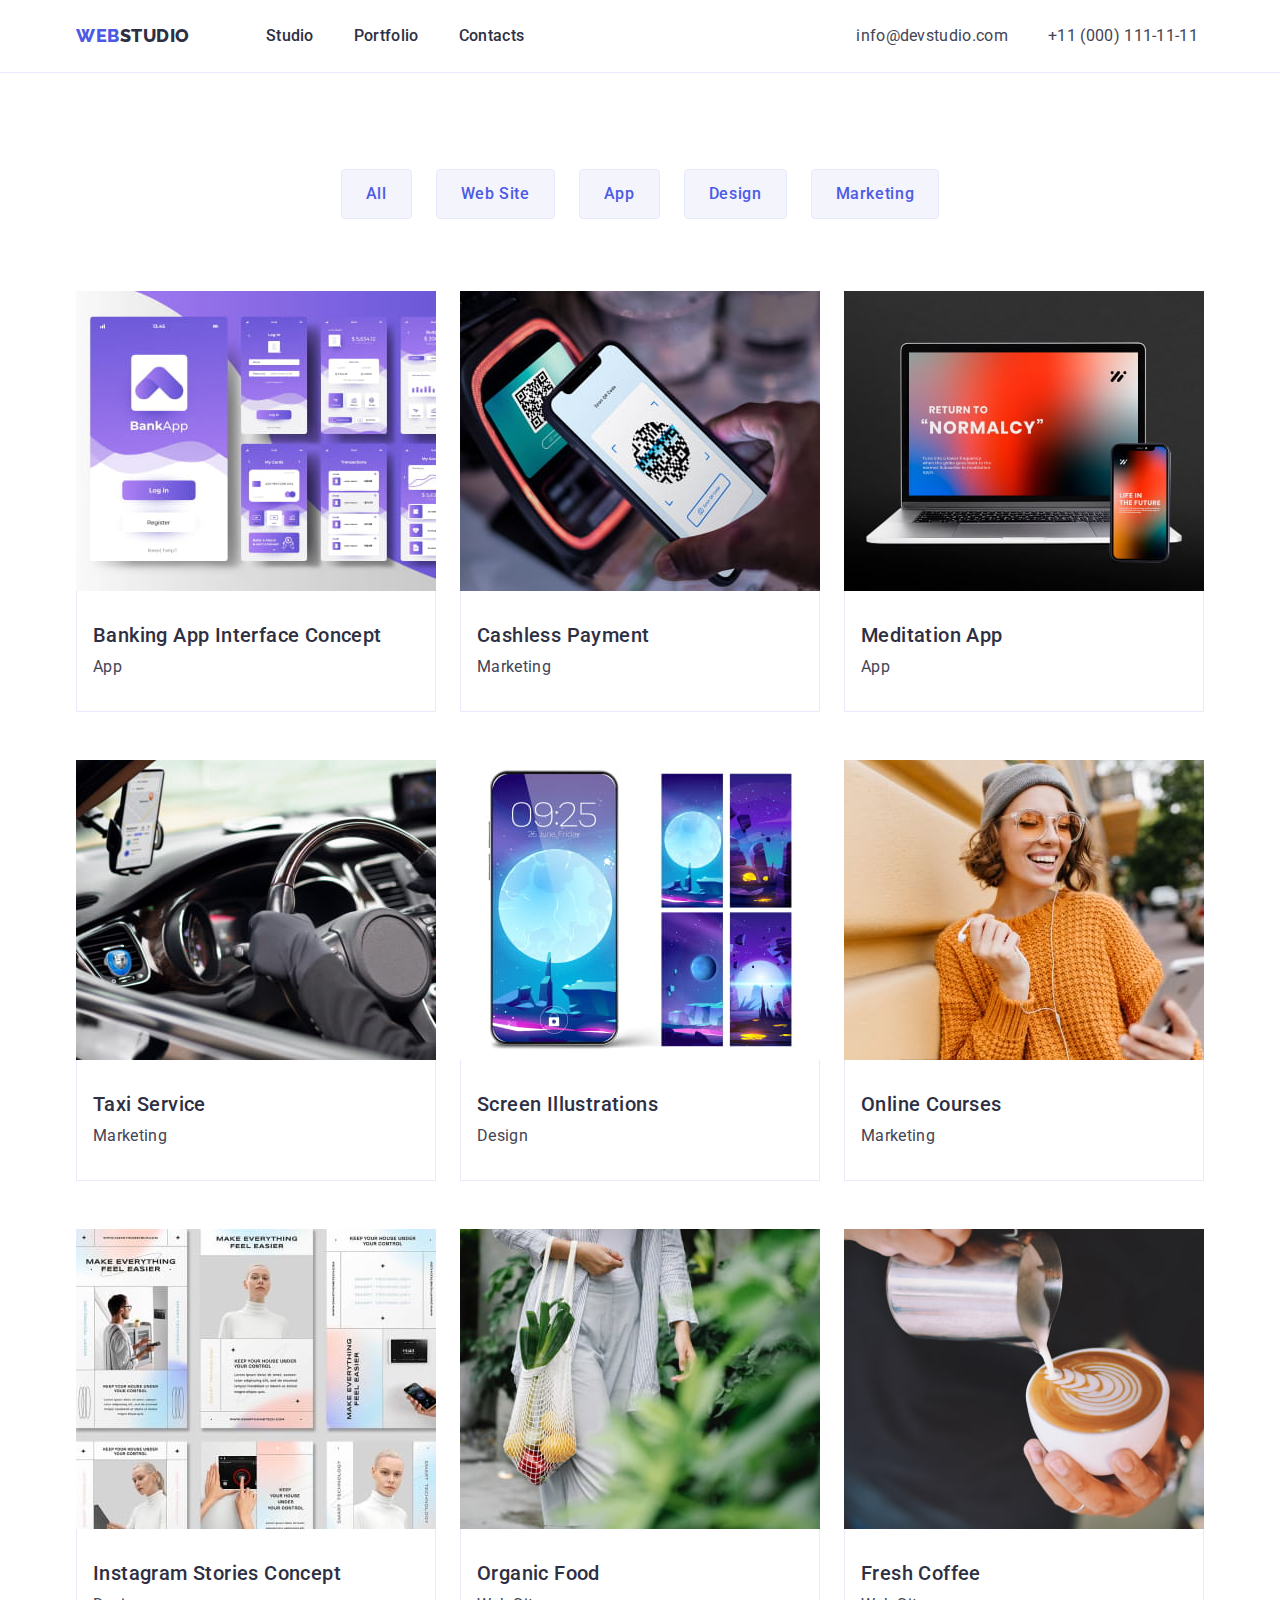
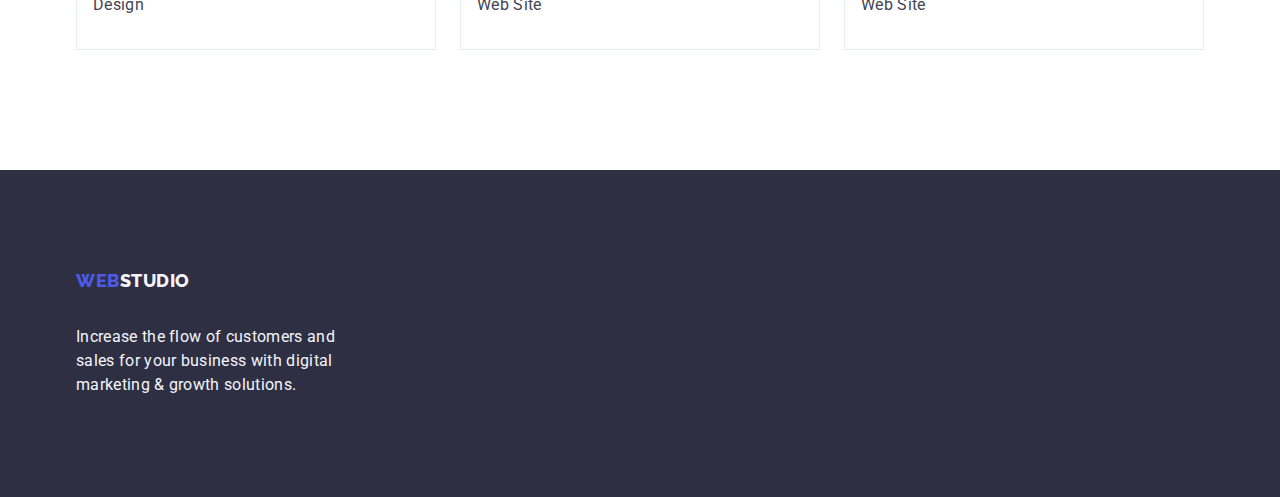
==== portfolio.html @ 3cc07daa "Initial commit" ====
<!DOCTYPE html>
<html lang="en">
<head>
    <meta charset="UTF-8">
    <meta name="viewport" content="width=device-width, initial-scale=1.0">
    <title>Document</title>
        <!-- Fonts -->
        <link rel="preconnect" href="https://fonts.googleapis.com">
        <link rel="preconnect" href="https://fonts.gstatic.com" crossorigin>
        <link href="https://fonts.googleapis.com/css2?family=Raleway:wght@800&family=Roboto:wght@400;500;700;900&display=swap"
             rel="stylesheet">
        <!-- Normalize -->
        <link rel="stylesheet" href="https://cdn.jsdelivr.net/npm/modern-normalize@2.0.0/modern-normalize.min.css">
        <!-- Custom styles -->
        <link href="./css/styles.css" rel="stylesheet">
</head>
<body class="page">
    <header class="header">
        <div class="header-container container">
            <nav class="header-nav">
                <a class="header-logo link" href="./index.html">Web<span class="header-logo-studio">Studio</span></a>
                <ul class="nav-list">
                    <li><a class="header-link link" href="./index.html">Studio</a></li>
                    <li><a class="header-link link" href="./portfolio.html">Portfolio</a></li>
                    <li><a class="header-link link" href="">Contacts</a></li>
                </ul>
            </nav>
    
            <address class="contacts">
                <ul class="contacts-item">
                    <li class="contacts-items">
                        <a class="contacts-link link" href="mailto:info@devstudio.com">info@devstudio.com</a>
                    </li>
                    <li class="contacts-items">
                        <a class="contacts-link link" href="tel:+110001111111">+11 (000) 111-11-11</a>
                    </li>
                </ul>
            </address>
        </div>
    </header>
    <main>
<section class="section-main">
    <div class="portfolio-container container">
        <h1 class="visually-hidden">Lorem ipsum dolor sit.</h1>
        <ul class="filtr-list">
            <li class="filtr-item">
                <button class="filtr-button" type="button">All</button>
            </li>
            <li class="filtr-item">
                <button class="filtr-button" type="button">Web Site</button>
            </li>
            <li class="filtr-item">
                <button class="filtr-button" type="button">App</button>
            </li>
            <li class="filtr-item">
                <button class="filtr-button" type="button">Design</button>
            </li>
            <li class="filtr-item">
                <button class="filtr-button" type="button">Marketing</button>
            </li>

        </ul>
        <ul class="card-items">
            <li class="card-item">
            <a class="link" href="">
                <img src="./images/page-2/img-1.jpg" alt="Banking  Interface" width="360" height="300">
                <div class="text-border">
                <h2 class="filtr-title">Banking App Interface Concept</h2>
                <p class="filtr-text">App</p>
                </div>
                </a>
            </li>
            <li class="card-item">
                <a class="link" href="">
                <img src="./images/page-2/img-2.jpg" alt="Payment by phone" width="360" height="300">
                <div class="text-border">
                <h2 class="filtr-title">Cashless Payment</h2>
                <p class="filtr-text">Marketing</p>
                </div>
                </a>
            </li>
            <li class="card-item">
                <a class="link" href="">
                <img src="./images/page-2/img-3.jpg" alt="Meditation App" width="360" height="300">
                <div class="text-border">
                <h2 class="filtr-title">Meditation App</h2>
                <p class="filtr-text">App</p>
                </div>
                </a>
            </li>
            <li class="card-item">
                <a class="link" href="">
                <img src="./images/page-2/img-4.jpg" alt="Taxi Service" width="360" height="300">
                <div class="text-border">
                <h2 class="filtr-title">Taxi Service</h2>
                <p class="filtr-text">Marketing</p>
                </div>
                </a>
            </li>
            <li class="card-item">
                <a class="link" href="">
                <img src="./images/page-2/img-5.jpg" alt="Illustrations for the theme of the telephone" width="360" height="300">
                <div class="text-border">
                <h2 class="filtr-title">Screen Illustrations</h2>  
                <p class="filtr-text">Design</p>
                </div>    
            </a>
            </li>
            <li class="card-item">
                <a class="link" href="">
                <img src="./images/page-2/img-6.jpg" alt="Online Courses" width="360" height="300">
                <div class="text-border">
                <h2 class="filtr-title">Online Courses</h2>
                <p class="filtr-text">Marketing</p>
                </div>    
            </a>
            </li>
            <li class="card-item">
                <a class="link" href="">
                <img src="./images/page-2/img-7.jpg" alt="Instagram Stories layouts" width="360" height="300">
                <div class="text-border">
                <h2 class="filtr-title">Instagram Stories Concept</h2>
                <p class="filtr-text">Design</p>
                </div>    
            </a>
            </li>
            <li class="card-item">
                <a class="link" href="">
                <img src="./images/page-2/img-8.jpg" alt="Organic Food" width="360" height="300">
                <div class="text-border">
                <h2 class="filtr-title">Organic Food</h2>
                <p class="filtr-text">Web Site</p>
                </div>    
            </a>
            </li>
            <li class="card-item">
                <a class="link" href="">
                <img src="./images/page-2/img-9.jpg" alt="Fresh Coffee" width="360" height="300">
                <div class="text-border">
                <h2 class="filtr-title">Fresh Coffee</h2>
                
                <p class="filtr-text">Web Site</p>
                </div>    
            </a>
            </li>

        </ul>
    </div>
</section>

    </main>

    <footer class="footer">
        <div class="footer-container container">
            <a class="footer-logo link" href="./index.html">Web<span class="footer-logo-studio">Studio</span></a>
            <p class="footer-text">
                Increase the flow of customers and sales for your business with digital marketing & growth solutions.
            </p>
        </div>
    </footer>
</body>
</html>
---- css/styles.css ----
*,
*::before,
*::after {
    box-sizing: border-box;
}

h1,h2,h3,h4,h5,h6,p{
    margin-top: 0;
    margin-bottom: 0;
}

ul{
    margin-top: 0;
    margin-bottom: 0;
    padding-left: 0;
    list-style-type: none;
}

img{
    display: block;
}

:root {
    --brand-color:#434455;
    --primary-white-color: #ffffff;
    --title-color:#2e2f42;
    --primary-accent-color:#4D5AE5;
    --secondary-accent-color:#404BBF;
    --secondary-white-color:#F4F4FD;
    --bg-color:#2E2F42;
    --bg-btn-color:#4D5AE5;
    --bg-white-color: #ffffff;
    --filtr-btn-color:#E7E9FC;
}

.container{
    width: 1158px;
    margin: 0 auto;
    padding: 0 15px;
}

.page {
    font-family: "Roboto", sans-serif;
    color:var(--brand-color);
    background-color: var(--bg-white-color);
    height: 100%;
}

     /* Header styles */
.header{
    border-bottom: 1px solid #E7E9FC;
    background-color: #ffffff;
    display: flex;
    justify-content:flex-start;
    align-items: center;
    flex-shrink: 0;
}

.header-container{
    display: flex;
}

.header-nav{
    display: flex;
    align-items: center;
} 

.header-logo {
    font-family:"Raleway",sans-serif;
    font-weight: 800;
    font-size: 18px;
    line-height: 1.17;
    letter-spacing: 0.03em;
    text-transform: uppercase;
    color: var(--primary-accent-color);
    display: flex;
    height: 24px;
    align-items: center;
    flex-shrink: 0;
    margin-right: 76px;
}

.link{
    text-decoration: none;
}

.header-logo-studio{
    color:var(--title-color);
}

.nav-list{
    display: flex;
    gap: 40px;
    align-items: center;
    margin-right: 332px;
}
    
.header-link {
    display: flex;
    font-weight: 500;
    line-height: 1.5;
    letter-spacing: 0.02em;
    color: var(--title-color);
    padding:24px 0;
}

.header-link:hover,
.header-link:focus{
    color:var(--secondary-accent-color);
}

.contacts{
    font-style:normal;
}

.contacts-item{
    display: flex;
    gap: 40px;
    align-items: center;
}

.contacts-link {
    display: flex;
    line-height: 1.5;
    letter-spacing: 0.02em;
    color:var(--brand-color);
    list-style-type:none;
    padding: 24px 0;
} 

.contacts-link:hover,
.contacts-link:focus{
    color: var(--secondary-accent-color);
}

/* Hero styles */

.hero-section {
    background-color: var(--bg-color);
    flex-shrink: 0;
    padding: 188px 0;

}
    
.hero-title {
    font-size: 56px;
    line-height: 1.07;
    text-align: center;
    letter-spacing: 0.02em;
    color:var(--primary-white-color);
    max-width: 496px;
    margin-right: auto;
    margin-left: auto;
    padding-bottom: 48px;
}
    
.hero-button {
    font-family: "Roboto", sans-serif;
    background-color: var(--bg-btn-color);
    font-size: 16px;
    cursor: pointer;
    font-weight: 500;
    line-height: 1.5;
    letter-spacing:0.04em;
    color:var(--primary-white-color);
    border-radius: 4px;
    box-shadow: 0px 4px 4px 0px rgba(0, 0, 0, 0.15);
    display: block;
    min-width: 169px;
    padding: 16px 32px;
    border: none;
    align-items: flex-start;
    gap: 10px;
    margin-right: auto;
    margin-left: auto;
}


.hero-button:hover,
.hero-button:focus{
    background-color:var(--secondary-accent-color);
}

/* Benefits styles */

.visually-hidden {
    position: absolute;
    width: 1px;
    height: 1px;
    margin: -1px;
    border: 0;
    padding: 0;

    white-space: nowrap;
    clip-path: inset(100%);
    clip: rect(0 0 0 0);
    overflow: hidden;
}

.section-benefits{
    padding: 120px 0;
    margin: 0 156px;
}
.benefits-title {
    font-weight: 500;
    font-size: 20px;
    line-height: 1.2;
    letter-spacing: 0.02em;
    color:var(--title-color);
    margin-bottom: 8px;
}

.benefits-item{
    display: flex;
    gap: 24px;

}

.benefits-items{
    width: calc((100% - 72px) / 4);
}

.benefits-text {
    line-height: 1.5;
    letter-spacing: 0.02em;
    color:var(--brand-color);
}

/* Work styles */
.section-work{
    flex-shrink: 0;
    margin-right: 156px;
    margin-left: 156px;
    padding-bottom: 120px;
}


.work-title{
    font-size: 36px;
    line-height: 1.11;
    text-align: center;
    letter-spacing: 0.02em;
    text-transform: capitalize;
    color: var(--title-color); 
    margin-bottom: 72px;
}

.work-item{
    display: flex;
    gap: 24px;
}

.work-items{
    width: calc((100% - 48px) / 3);
}


/* Team styles */
.team-headline{
    font-size: 36px;
    line-height: 1.11;
    text-align: center;
    letter-spacing: 0.02em;
    text-transform: capitalize;
    color: var(--title-color);
    background-color: var(--secondary-white-color);
    margin-bottom: 72px;
}

.section-team{
    background-color: var(--secondary-white-color);
    flex-shrink: 0;
    padding: 120px 0;

}
    
 .team-title {
    font-weight: 500;
    font-size: 20px;
    line-height: 1.2;
    text-align: center;
    letter-spacing: 0.02em;
    color:var(--title-color);
    margin-bottom: 8px;
}

.team-items{
    width: calc((100% - 72px) / 4);
    background-color: var(--primary-white-color);
    border-radius: 0px 0px 4px 4px;
    width: 264px; 
    
}

.team-item{
    display: flex;
    gap: 24px;
}

.team-text-container{
    padding: 32px 16px;

}
    
.team-text {
    line-height: 1.5;
    text-align: center;
    letter-spacing: 0.02em;
    color:var(--brand-color);}

/* Footer styles */
.footer {
    background-color: var(--bg-color);
    flex-shrink: 0;
    padding: 100px 0;
}

.footer-logo{
    font-family: "Raleway", sans-serif;
        font-weight: 800;
        font-size: 18px;
        line-height: 1.17;
        letter-spacing: 0.03em;
        text-transform: uppercase;
        color: var(--primary-accent-color);
        display: inline-block;
        margin-bottom: 16px;
}

.footer-logo-studio {
    color:var(--secondary-white-color);
}

.footer-text {
    line-height: 1.5;
    letter-spacing: 0.02em;
    color:var(--secondary-white-color);
    margin-top: 18px;
    flex-shrink: 0;
    width: 264px;
}

 /* Portfolio styles */

 .section-main{
    padding-top: 96px;
    padding-bottom: 120px;
    margin: 0 auto;

 }

.filtr-list{
    display: flex;
    justify-content: center;
    align-items: flex-start;
    gap: 24px;
    list-style-type: none;
    margin-bottom: 72px;
}

.filtr-button{
    font-family: "Roboto", sans-serif;
    font-size: 16px;
    font-weight: 500;
    line-height: 1.5;
    text-align: center;
    letter-spacing:0.04em;
    color:var(--bg-btn-color);
    cursor: pointer;
    background-color: var(--secondary-white-color);
    display: flex;
    padding: 12px 24px;
    align-items: flex-start;
    border-radius: 4px;
    border: 1px solid var(--filtr-btn-color);
}

.filtr-button:hover,
.filtr-button:focus{
  border: 1px solid transparent;
}    

.filtr-title {
    font-weight: 500;
    font-size: 20px;
    line-height: 1.2;
    letter-spacing: 0.02em;
    color: var(--title-color);
    margin-bottom: 8px;
}

.filtr-title:hover,
.filtr-title:focus{
    color: var(--secondary-accent-color);
}

.text-border {
    border: 1px solid #E7E9FC;
    border-top: none;
    padding: 32px 16px;
}

.filtr-text {
    line-height: 1.5;
    letter-spacing: 0.02em;
    color:var(--brand-color);
}

.card-items{
    display: flex;
    flex-wrap: wrap;
    column-gap: 24px;
    row-gap: 48px;
    list-style-type: none;
}

.card-item{
    width: calc((100% - 48px) / 3);
}
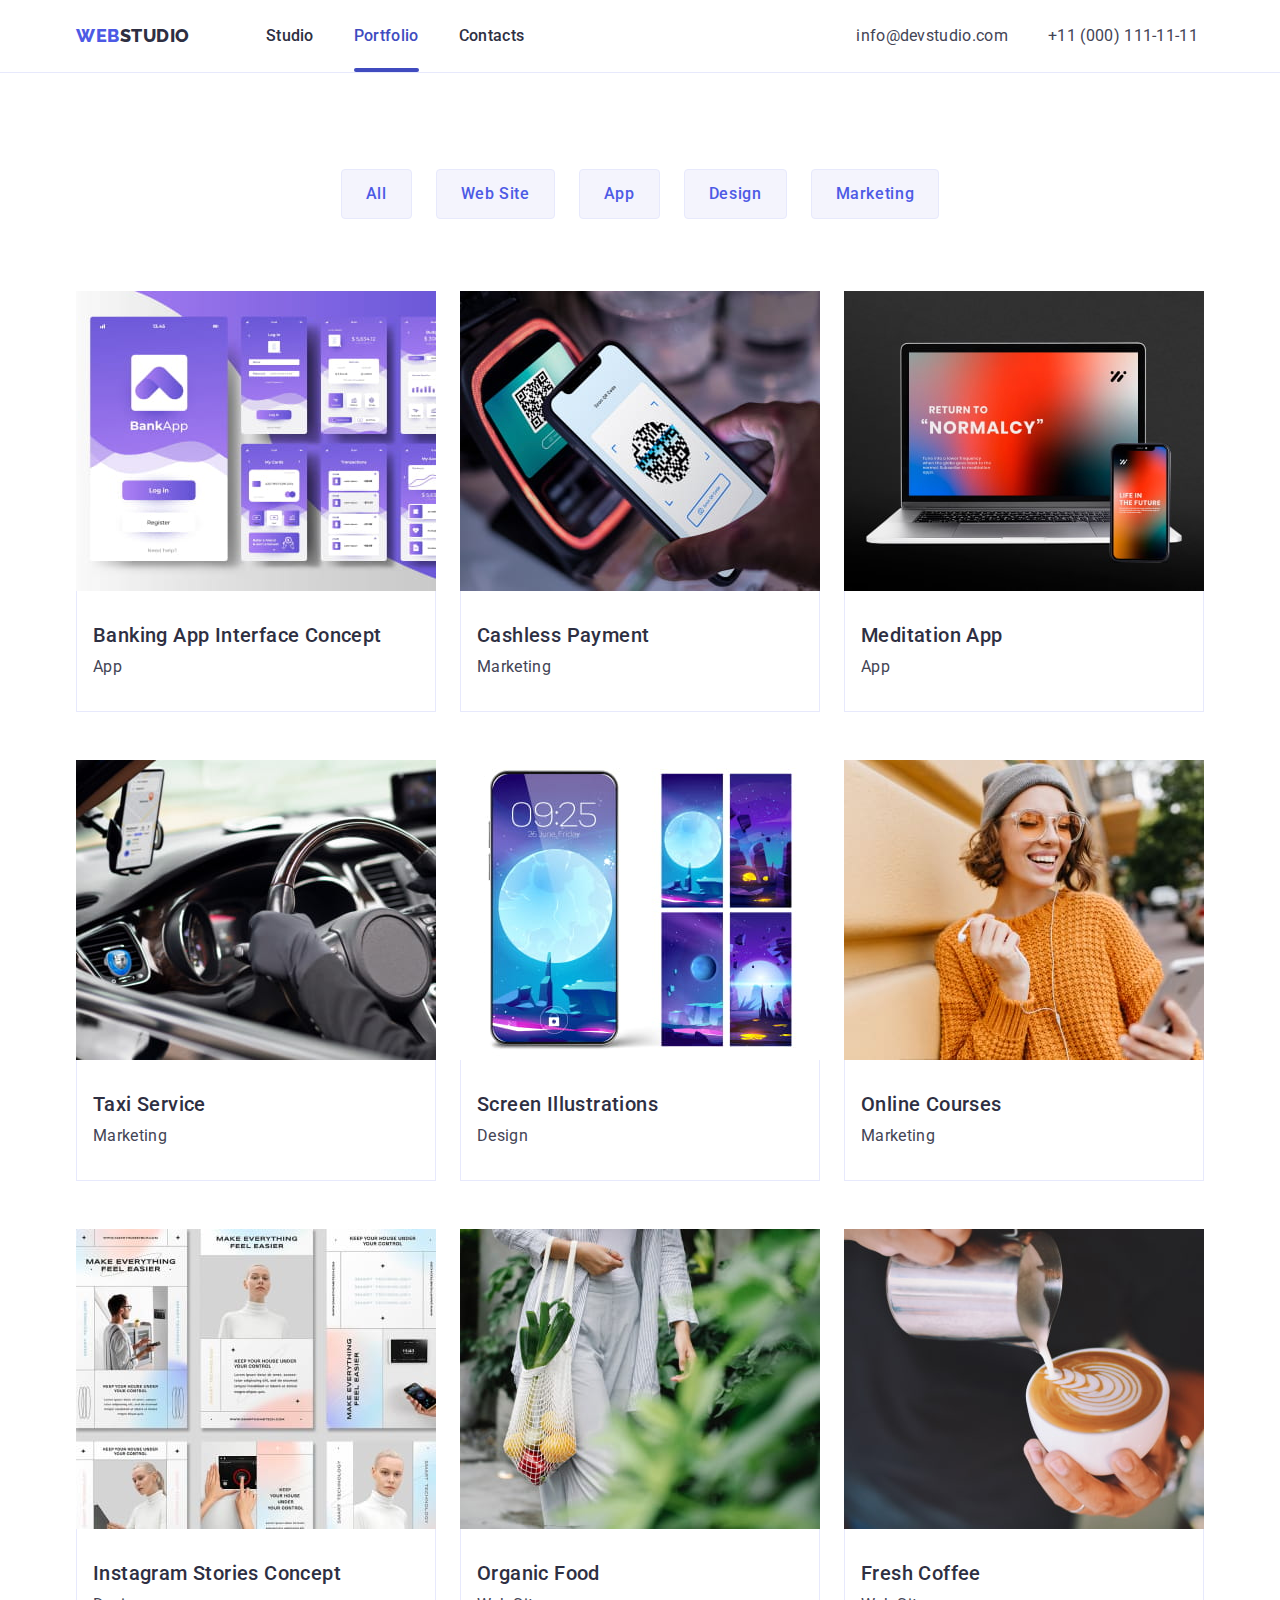
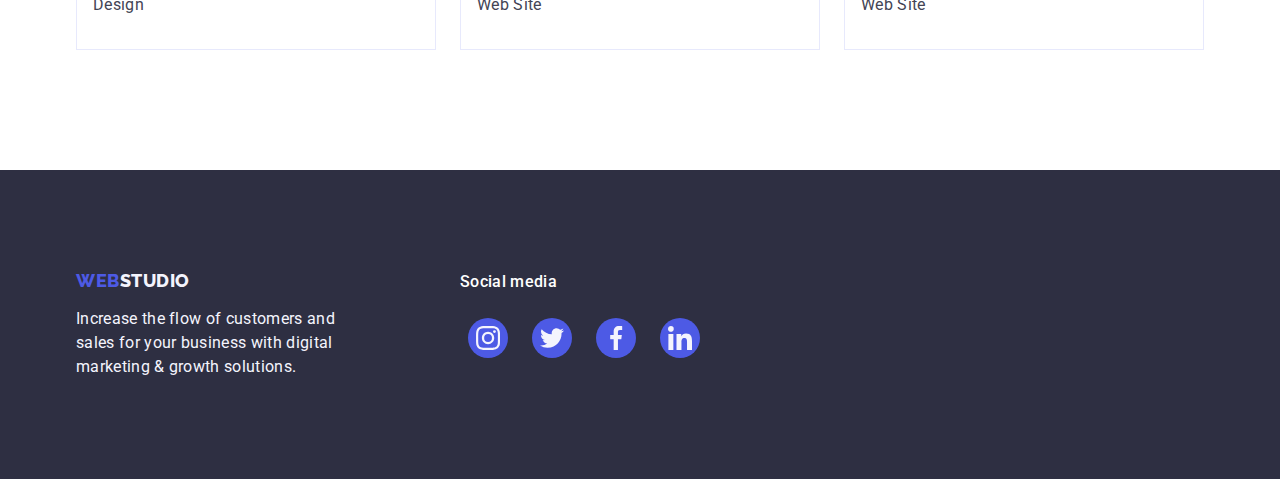
==== commit 292febed: "Summary" ====
--- a/portfolio.html
+++ b/portfolio.html
@@ -21,7 +21,7 @@
                 <a class="header-logo link" href="./index.html">Web<span class="header-logo-studio">Studio</span></a>
                 <ul class="nav-list">
                     <li><a class="header-link link" href="./index.html">Studio</a></li>
-                    <li><a class="header-link link" href="./portfolio.html">Portfolio</a></li>
+                    <li><a class="header-link link current" href="./portfolio.html">Portfolio</a></li>
                     <li><a class="header-link link" href="">Contacts</a></li>
                 </ul>
             </nav>
@@ -61,88 +61,149 @@
 
         </ul>
         <ul class="card-items">
-            <li class="card-item">
-            <a class="link" href="">
-                <img src="./images/page-2/img-1.jpg" alt="Banking  Interface" width="360" height="300">
-                <div class="text-border">
-                <h2 class="filtr-title">Banking App Interface Concept</h2>
-                <p class="filtr-text">App</p>
-                </div>
-                </a>
-            </li>
-            <li class="card-item">
-                <a class="link" href="">
-                <img src="./images/page-2/img-2.jpg" alt="Payment by phone" width="360" height="300">
-                <div class="text-border">
-                <h2 class="filtr-title">Cashless Payment</h2>
-                <p class="filtr-text">Marketing</p>
-                </div>
-                </a>
-            </li>
-            <li class="card-item">
-                <a class="link" href="">
-                <img src="./images/page-2/img-3.jpg" alt="Meditation App" width="360" height="300">
-                <div class="text-border">
-                <h2 class="filtr-title">Meditation App</h2>
-                <p class="filtr-text">App</p>
-                </div>
-                </a>
-            </li>
-            <li class="card-item">
-                <a class="link" href="">
-                <img src="./images/page-2/img-4.jpg" alt="Taxi Service" width="360" height="300">
-                <div class="text-border">
-                <h2 class="filtr-title">Taxi Service</h2>
-                <p class="filtr-text">Marketing</p>
-                </div>
-                </a>
-            </li>
-            <li class="card-item">
-                <a class="link" href="">
-                <img src="./images/page-2/img-5.jpg" alt="Illustrations for the theme of the telephone" width="360" height="300">
-                <div class="text-border">
-                <h2 class="filtr-title">Screen Illustrations</h2>  
-                <p class="filtr-text">Design</p>
-                </div>    
-            </a>
-            </li>
-            <li class="card-item">
-                <a class="link" href="">
-                <img src="./images/page-2/img-6.jpg" alt="Online Courses" width="360" height="300">
-                <div class="text-border">
-                <h2 class="filtr-title">Online Courses</h2>
-                <p class="filtr-text">Marketing</p>
-                </div>    
-            </a>
-            </li>
-            <li class="card-item">
-                <a class="link" href="">
-                <img src="./images/page-2/img-7.jpg" alt="Instagram Stories layouts" width="360" height="300">
-                <div class="text-border">
-                <h2 class="filtr-title">Instagram Stories Concept</h2>
-                <p class="filtr-text">Design</p>
-                </div>    
-            </a>
-            </li>
-            <li class="card-item">
-                <a class="link" href="">
-                <img src="./images/page-2/img-8.jpg" alt="Organic Food" width="360" height="300">
-                <div class="text-border">
-                <h2 class="filtr-title">Organic Food</h2>
-                <p class="filtr-text">Web Site</p>
-                </div>    
-            </a>
-            </li>
-            <li class="card-item">
-                <a class="link" href="">
-                <img src="./images/page-2/img-9.jpg" alt="Fresh Coffee" width="360" height="300">
-                <div class="text-border">
-                <h2 class="filtr-title">Fresh Coffee</h2>
-                
-                <p class="filtr-text">Web Site</p>
-                </div>    
-            </a>
-            </li>
+                <li class="card-item">
+                        <a class="link" href="">
+                        <div class="card-item-container">
+                        <img src="./images/page-2/img-1.jpg" alt="Banking  Interface" width="360" height="300">
+                        <p class="overlay overlay-text">
+                            14 Stylish and User-Friendly App Design Concepts · Task Manager App · Calorie Tracker App · Exotic Fruit Ecommerce App ·
+                            Cloud Storage App
+                        </p>
+                        </div>
+                        <div class="text-border">
+                    <h2 class="filtr-title">Banking App Interface Concept</h2>
+                    <p class="filtr-text">App</p>
+                    </a>
+                </li>
+            
+                <li class="card-item">
+                    <a class="link" href="">
+                    <div class="card-item-container">
+                        <img src="./images/page-2/img-2.jpg" alt="Payment by phone" width="360" height="300">
+                        <p class="overlay overlay-text">
+                            14 Stylish and User-Friendly App Design Concepts · Task Manager App · Calorie Tracker App · Exotic Fruit Ecommerce App ·
+                            Cloud Storage App
+                        </p>
+                    </div>
+                    <div class="text-border">
+                    <h2 class="filtr-title">Cashless Payment</h2>
+                    <p class="filtr-text">Marketing</p>
+                    </div>
+                    </a>
+                </li>
+
+                <li class="card-item">
+                    <a class="link" href="">
+                    <div class="card-item-container">
+                        <img src="./images/page-2/img-3.jpg" alt="Meditation App" width="360" height="300">
+                        <p class="overlay overlay-text">
+                            14 Stylish and User-Friendly App Design Concepts · Task Manager App · Calorie Tracker App · Exotic Fruit Ecommerce App ·
+                            Cloud Storage App
+                        </p>
+                    </div>
+                    <div class="text-border">
+                    <h2 class="filtr-title">Meditation App</h2>
+                    <p class="filtr-text">App</p>
+                    </div>
+                    </a>
+                </li>
+            
+                <li class="card-item">
+                    <a class="link" href="">
+                    <div class="card-item-container">
+                        <img src="./images/page-2/img-4.jpg" alt="Taxi Service" width="360" height="300">
+                        <p class="overlay overlay-text">
+                            14 Stylish and User-Friendly App Design Concepts · Task Manager App · Calorie Tracker App · Exotic Fruit Ecommerce App ·
+                            Cloud Storage App
+                        </p>
+                    </div>
+                    <div class="text-border">
+                    <h2 class="filtr-title">Taxi Service</h2>
+                    <p class="filtr-text">Marketing</p>
+                    </div>
+                    </a>
+                </li>
+        
+                <li class="card-item">
+                    <a class="link" href="">
+                    <div class="card-item-container">
+                        <img src="./images/page-2/img-5.jpg" alt="Illustrations for the theme of the telephone" width="360" height="300">
+                        <p class="overlay overlay-text">
+                            14 Stylish and User-Friendly App Design Concepts · Task Manager App · Calorie Tracker App · Exotic Fruit Ecommerce App ·
+                            Cloud Storage App
+                        </p>
+                    </div>
+                    <div class="text-border">
+                    <h2 class="filtr-title">Screen Illustrations</h2>  
+                    <p class="filtr-text">Design</p>
+                    </div>    
+                    </a>
+                </li>
+            
+                <li class="card-item">
+                    <a class="link" href="">
+                    <div class="card-item-container">
+                        <img src="./images/page-2/img-6.jpg" alt="Online Courses" width="360" height="300">
+                        <p class="overlay overlay-text">
+                            14 Stylish and User-Friendly App Design Concepts · Task Manager App · Calorie Tracker App · Exotic Fruit Ecommerce App ·
+                            Cloud Storage App
+                        </p>
+                    </div>
+                    <div class="text-border">
+                    <h2 class="filtr-title">Online Courses</h2>
+                    <p class="filtr-text">Marketing</p>
+                    </div>    
+                    </a>
+                </li>
+            
+                <li class="card-item">
+                    <a class="link" href="">
+                    <div class="card-item-container">
+                        <img src="./images/page-2/img-7.jpg" alt="Instagram Stories layouts" width="360" height="300">
+                        <p class="overlay overlay-text">
+                            14 Stylish and User-Friendly App Design Concepts · Task Manager App · Calorie Tracker App · Exotic Fruit Ecommerce App ·
+                            Cloud Storage App
+                        </p>
+                    </div>
+                    <div class="text-border">
+                    <h2 class="filtr-title">Instagram Stories Concept</h2>
+                    <p class="filtr-text">Design</p>
+                    </div>    
+                    </a>
+                </li>
+    
+                <li class="card-item">
+                    <a class="link" href="">
+                    <div class="card-item-container">
+                        <img src="./images/page-2/img-8.jpg" alt="Organic Food" width="360" height="300">
+                        <p class="overlay overlay-text">
+                            14 Stylish and User-Friendly App Design Concepts · Task Manager App · Calorie Tracker App · Exotic Fruit Ecommerce App ·
+                            Cloud Storage App
+                        </p>
+                    </div>
+                    <div class="text-border">
+                    <h2 class="filtr-title">Organic Food</h2>
+                    <p class="filtr-text">Web Site</p>
+                    </div>    
+                    </a>
+                </li>
+            
+                <li class="card-item">
+                    <a class="link" href="">
+                    <div class="card-item-container">
+                        <img src="./images/page-2/img-9.jpg" alt="Fresh Coffee" width="360" height="300">
+                        <p class="overlay overlay-text">
+                            14 Stylish and User-Friendly App Design Concepts · Task Manager App · Calorie Tracker App · Exotic Fruit Ecommerce App ·
+                            Cloud Storage App
+                        </p>
+                    </div>
+                    <div class="text-border">
+                    <h2 class="filtr-title">Fresh Coffee</h2>  
+                    <p class="filtr-text">Web Site</p>
+                    </div>    
+                    </a>
+                </li>
+            </div>
 
         </ul>
     </div>
@@ -152,10 +213,47 @@
 
     <footer class="footer">
         <div class="footer-container container">
-            <a class="footer-logo link" href="./index.html">Web<span class="footer-logo-studio">Studio</span></a>
-            <p class="footer-text">
-                Increase the flow of customers and sales for your business with digital marketing & growth solutions.
-            </p>
+            <div class="information">
+                <a class="footer-logo link" href="./index.html">Web<span class="footer-logo-studio">Studio</span></a>
+                <p class="footer-text">
+                    Increase the flow of customers and sales for your business with digital marketing & growth solutions.
+                </p>
+            </div>
+            <div class="social-media">
+                <p class="footer-media-text">
+                    Social media
+                </p>
+                <ul class="footer-icon-list">
+                    <li class="footer-icon-item">
+                        <a class="footer-link" href="" aria-label="Instagram">
+                            <svg class="footer-icon" width="24" height="24">
+                                <use href="./images/sprite.svg#instagram"></use>
+                            </svg>
+                        </a>
+                    </li>
+                    <li class="footer-icon-item">
+                        <a class="footer-link" href="" aria-label="Twitter">
+                            <svg class="footer-icon" width="24" height="24">
+                                <use href="./images/sprite.svg#twitter"></use>
+                            </svg>
+                        </a>
+                    </li>
+                    <li class="footer-icon-item">
+                        <a class="footer-link" href="" aria-label="Facebook">
+                            <svg class="footer-icon" width="24" height="24">
+                                <use href="./images/sprite.svg#facebook"></use>
+                            </svg>
+                        </a>
+                    </li>
+                    <li class="footer-icon-item">
+                        <a class="footer-link" href="" aria-label="Linkedin">
+                            <svg class="footer-icon" width="24" height="24">
+                                <use href="./images/sprite.svg#linkedin"></use>
+                            </svg>
+                        </a>
+                    </li>
+                </ul>
+            </div>
         </div>
     </footer>
 </body>
--- a/css/styles.css
+++ b/css/styles.css
@@ -31,6 +31,9 @@
     --bg-btn-color:#4D5AE5;
     --bg-white-color: #ffffff;
     --filtr-btn-color:#E7E9FC;
+    --lightslate: #8E8F99;
+    --green: #31D0AA;
+    
 }
 
 .container{
@@ -44,6 +47,22 @@
     color:var(--brand-color);
     background-color: var(--bg-white-color);
     height: 100%;
+}
+
+.header-link.current{
+    color: var(--secondary-accent-color);
+}
+
+.header-link.current::after{
+    content: "";
+    color: var(--secondary-accent-color);
+    border-radius: 2px;
+    background-color: var(--secondary-accent-color);
+    width: 100%;
+    height: 4px;
+    position: absolute;
+    bottom: 0;
+    left: 0;
 }
 
      /* Header styles */
@@ -102,6 +121,8 @@
     letter-spacing: 0.02em;
     color: var(--title-color);
     padding:24px 0;
+    position: relative;
+    transition: color 250ms cubic-bezier(0.4, 0, 0.2, 1);
 }
 
 .header-link:hover,
@@ -126,6 +147,7 @@
     color:var(--brand-color);
     list-style-type:none;
     padding: 24px 0;
+    transition: color 250ms cubic-bezier(0.4, 0, 0.2, 1);
 } 
 
 .contacts-link:hover,
@@ -136,7 +158,13 @@
 /* Hero styles */
 
 .hero-section {
+    max-width: 1440px;
+    margin: 0 auto;
     background-color: var(--bg-color);
+    background-image: linear-gradient(rgba(46, 47, 66, 0.7),
+    rgba(46, 47, 66, 0.7)), url(/images/people-office\ 1.jpg);
+    background-repeat: no-repeat;
+    background-size: cover;
     flex-shrink: 0;
     padding: 188px 0;
 
@@ -173,6 +201,7 @@
     gap: 10px;
     margin-right: auto;
     margin-left: auto;
+    transition: background 250ms cubic-bezier(0.4, 0, 0.2, 1);
 }
 
 
@@ -226,6 +255,16 @@
     color:var(--brand-color);
 }
 
+.benefits-link{
+    display: flex;
+    justify-content: center;
+    align-items: center;
+    width: 264px;
+    height: 112px;
+    border-radius: 4px;
+    background: var(--secondary-white-color);
+}
+
 /* Work styles */
 .section-work{
     flex-shrink: 0;
@@ -289,6 +328,7 @@
     background-color: var(--primary-white-color);
     border-radius: 0px 0px 4px 4px;
     width: 264px; 
+    box-shadow: 0px 2px 1px 0px rgba(46, 47, 66, 0.08), 0px 1px 1px 0px rgba(46, 47, 66, 0.16), 0px 1px 6px 0px rgba(46, 47, 66, 0.08);
     
 }
 
@@ -307,6 +347,32 @@
     text-align: center;
     letter-spacing: 0.02em;
     color:var(--brand-color);}
+
+.team-icon-list{
+    display: flex;
+    justify-content: center;
+    gap: 24px;
+    padding: 8px;
+}
+
+.team-link{
+    display: flex;
+    justify-content: center;
+    align-items: center;
+    width: 40px;
+    height: 40px;
+    background-color: var(--bg-btn-color);
+    border-radius: 50%;
+    transition: background 250ms cubic-bezier(0.4, 0, 0.2, 1);
+}
+
+.team-icon{
+    fill: var(--secondary-white-color);
+}
+
+.team-link:hover{
+    background-color: var(--secondary-accent-color);
+}
 
 /* Footer styles */
 .footer {
@@ -315,16 +381,25 @@
     padding: 100px 0;
 }
 
+.footer-container{
+    display: flex;
+    align-items: baseline;
+}
+
+.information{
+    margin-right: 120px;
+} 
+
 .footer-logo{
     font-family: "Raleway", sans-serif;
-        font-weight: 800;
-        font-size: 18px;
-        line-height: 1.17;
-        letter-spacing: 0.03em;
-        text-transform: uppercase;
-        color: var(--primary-accent-color);
-        display: inline-block;
-        margin-bottom: 16px;
+    font-weight: 800;
+    font-size: 18px;
+    line-height: 1.17;
+    letter-spacing: 0.03em;
+    text-transform: uppercase;
+    color: var(--primary-accent-color);
+    display: inline-block;
+    margin-bottom: 16px;
 }
 
 .footer-logo-studio {
@@ -335,9 +410,42 @@
     line-height: 1.5;
     letter-spacing: 0.02em;
     color:var(--secondary-white-color);
-    margin-top: 18px;
     flex-shrink: 0;
     width: 264px;
+}
+
+.footer-media-text{
+    color: var(--primary-white-color);
+    font-weight: 500;
+    line-height: 1.5;
+    letter-spacing: 0.32px;
+    padding-bottom: 16px;
+}
+
+.footer-icon-list {
+    display: flex;
+    justify-content: center;
+    gap: 24px;
+    padding: 8px;
+}
+
+.footer-link {
+    display: flex;
+    justify-content: center;
+    align-items: center;
+    width: 40px;
+    height: 40px;
+    background-color: var(--bg-btn-color);
+    border-radius: 50%;
+    transition: background 250ms cubic-bezier(0.4, 0, 0.2, 1);
+}
+
+.footer-icon {
+    fill: var(--secondary-white-color);
+}
+
+.footer-link:hover {
+    background-color: var(--green);
 }
 
  /* Portfolio styles */
@@ -373,11 +481,18 @@
     align-items: flex-start;
     border-radius: 4px;
     border: 1px solid var(--filtr-btn-color);
+    transition: border 250ms cubic-bezier(0.4, 0, 0.2, 1),
+    box-shadow 250ms cubic-bezier(0.4, 0, 0.2, 1),
+    color 250ms cubic-bezier(0.4, 0, 0.2, 1),
+    background 250ms cubic-bezier(0.4, 0, 0.2, 1);
 }
 
 .filtr-button:hover,
 .filtr-button:focus{
-  border: 1px solid transparent;
+    color: var(--bg-white-color);
+    border: 1px solid transparent;
+    background-color: var(--secondary-accent-color);
+    box-shadow: 0px 2px 2px 0px rgba(0, 0, 0, 0.12), 0px 2px 1px 0px rgba(0, 0, 0, 0.08), 0px 3px 1px 0px rgba(0, 0, 0, 0.10);
 }    
 
 .filtr-title {
@@ -387,6 +502,7 @@
     letter-spacing: 0.02em;
     color: var(--title-color);
     margin-bottom: 8px;
+    transition: color 250ms cubic-bezier(0.4, 0, 0.2, 1); 
 }
 
 .filtr-title:hover,
@@ -416,28 +532,179 @@
 
 .card-item{
     width: calc((100% - 48px) / 3);
-}
-            
-
-
-
-
-
-
-
-
-
-
-
-
-
-
-
-
-
-
-
-
-
-
-
+    transition: box-shadow 250ms cubic-bezier(0.4, 0, 0.2, 1);;
+}
+
+.card-item:hover{
+    box-shadow: 0px 2px 2px 0px rgba(0, 0, 0, 0.12), 0px 2px 1px 0px rgba(0, 0, 0, 0.08), 0px 3px 1px 0px rgba(0, 0, 0, 0.10);
+}
+
+ .customer-title{
+    color: var(--navyblue, #2E2F42);
+        text-align: center;
+        font-family: Roboto;
+        font-size: 36px;
+        font-weight: 700;
+        line-height: 1.1;
+        letter-spacing: 0.72px;
+        text-transform: capitalize;
+        padding-bottom: 72px;
+        padding-top: 120px;
+} 
+
+.customer-list {
+    display: flex;
+    justify-content: center;
+    gap: 24px;
+     padding-bottom: 120px; 
+}
+
+.customer-link {
+    display: flex;
+    justify-content: center;
+    align-items: center;
+    width: 168px;
+    height: 88px;
+    border: 1px solid var(--lightslate, #8E8F99);
+    border-radius: 4px;
+    transition: border 250ms cubic-bezier(0.4, 0, 0.2, 1);
+}
+
+.customer-icon {
+    fill:var(--lightslate, #8E8F99);
+    transition: fill 250ms cubic-bezier(0.4, 0, 0.2, 1);
+}
+
+.customer-link:hover{
+    border-color: var(--secondary-accent-color);
+}
+
+.customer-link:hover .customer-icon{
+    fill:var(--secondary-accent-color);
+}
+
+/* Modal styles */
+
+.backdrop {
+    position: fixed;
+    top: 0;
+    left: 0;
+    width: 100%;
+    height: 100%;
+    background-color: rgba(46, 47, 66, 0.40);
+    transition: opacity 300ms ease-in-out, visibility 300ms ease-in-out;
+}
+
+.backdrop.is-hidden{
+    opacity: 0;
+    pointer-events: none;
+    visibility: hidden;
+
+}
+
+.backdrop.is-hidden .modal{
+    opacity: 0;
+    transform: translateX(-50%) translateY(-70%);
+}
+
+.modal {
+    position: absolute;
+    top: 50%;
+    left: 50%;
+
+
+    transform: translateX(-50%) translateY(-50%);
+
+    width: 408px;
+    height: 584px;
+    flex-shrink: 0;
+    border-radius: 4px;
+    background:  #FCFCFC;
+    box-shadow: 0px 2px 1px 0px rgba(0, 0, 0, 0.20), 0px 1px 3px 0px rgba(0, 0, 0, 0.12), 0px 1px 1px 0px rgba(0, 0, 0, 0.14);
+
+    transition: opacity 300ms ease-in 300ms, transform 300ms ease-in 300ms;
+}
+
+.modal-btn{
+    position: absolute;
+    top: 24px;
+    right: 24px;
+
+    display: flex;
+    justify-content: center;
+    align-items: center;
+
+    padding: 0;
+    width: 24px;
+    height: 24px;
+    cursor: pointer;
+    border-radius: 50%;
+    border: none;
+    background-color: #E7E9FC;
+}
+
+/* Overlay text */
+
+.overlay-text{
+    line-height: 1.5;
+    letter-spacing: 0.32px;
+    color: var(--secondary-white-color);
+    padding-left: 32px;
+    padding-right: 32px;
+    padding-top: 40px;
+
+}
+
+.overlay{
+    width: 100%;
+    height: 100%;
+
+    transform: translateY(100%);
+    transition: transform 250ms cubic-bezier(0.4, 0, 0.2, 1);
+
+
+    position: absolute;
+    top: 0;
+    left: 0;
+    background-color: var(--bg-btn-color);
+}
+
+.card-item-container{
+    position: relative;
+    overflow: hidden;
+}
+
+.card-item:hover .overlay{
+    transform: translateY(0);
+}
+
+
+
+
+
+
+
+
+
+
+
+
+
+
+
+
+
+
+
+
+
+
+
+
+
+
+
+
+
+
+
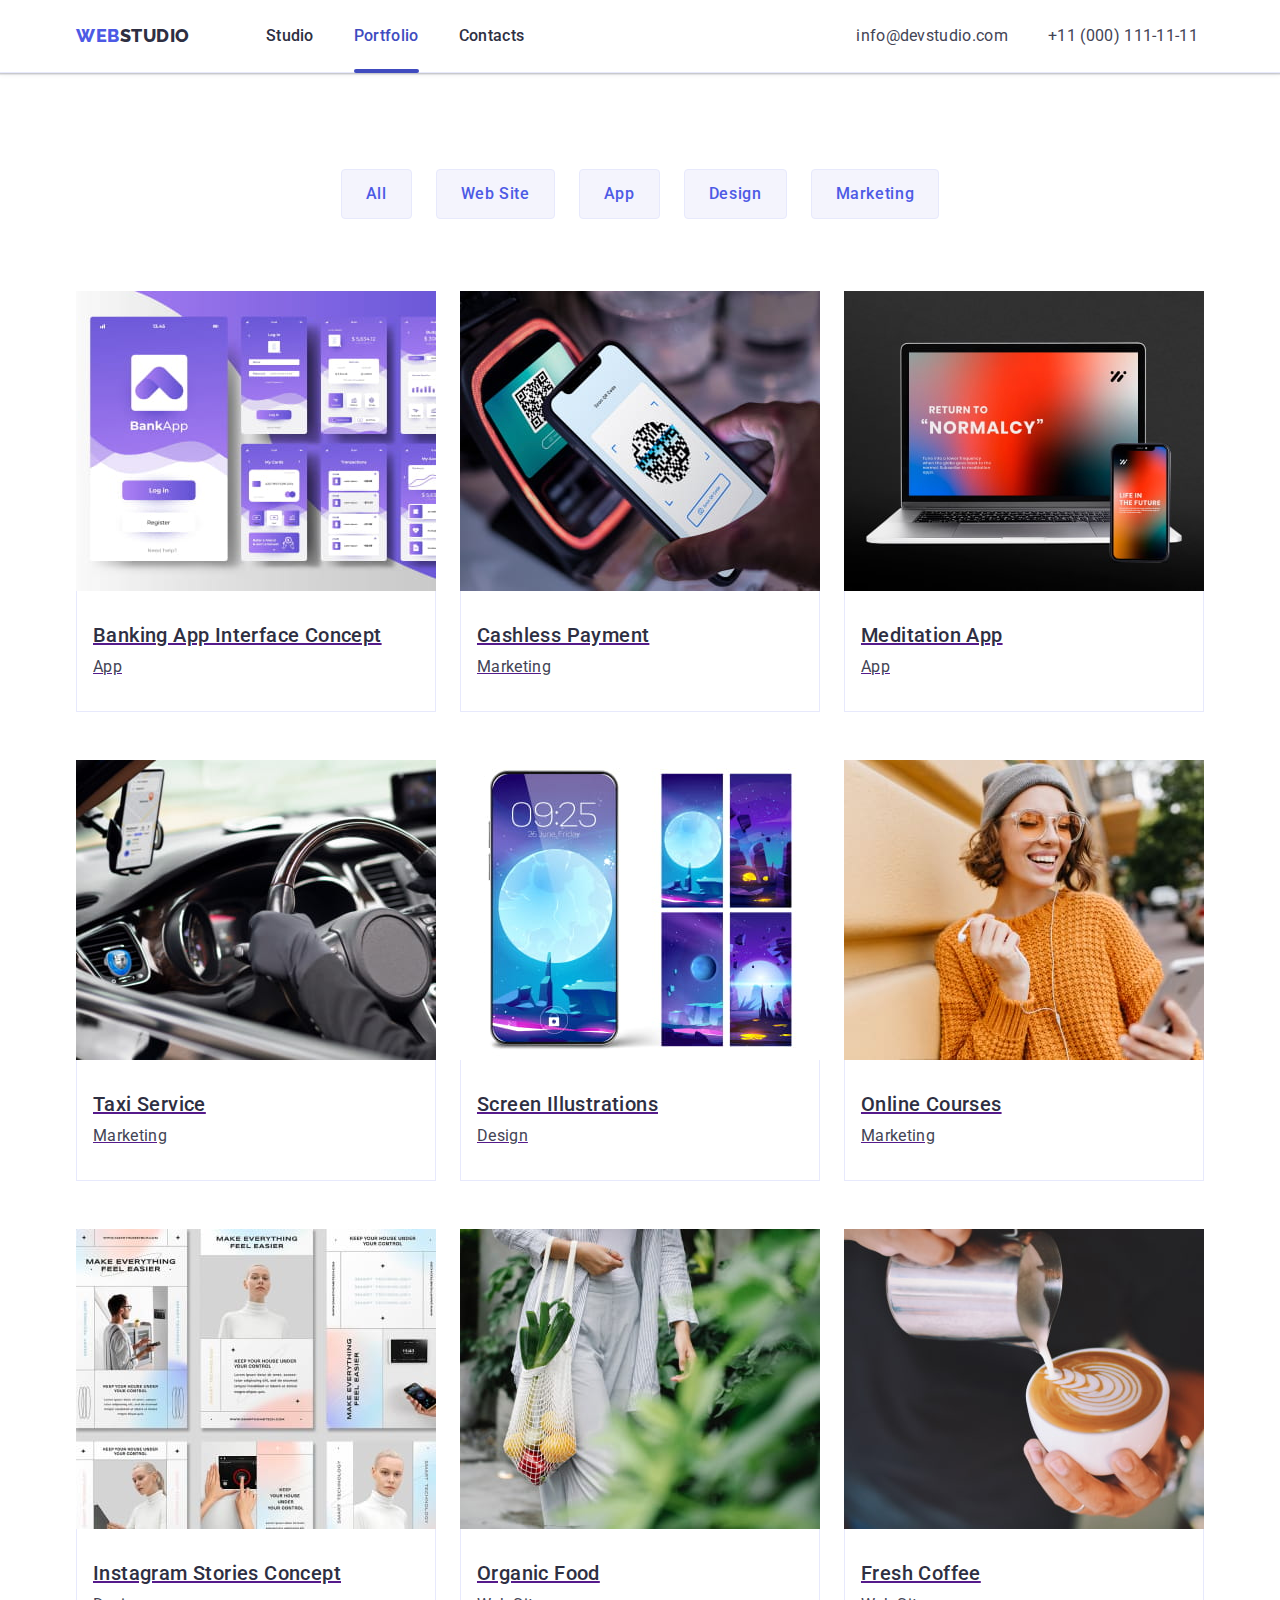
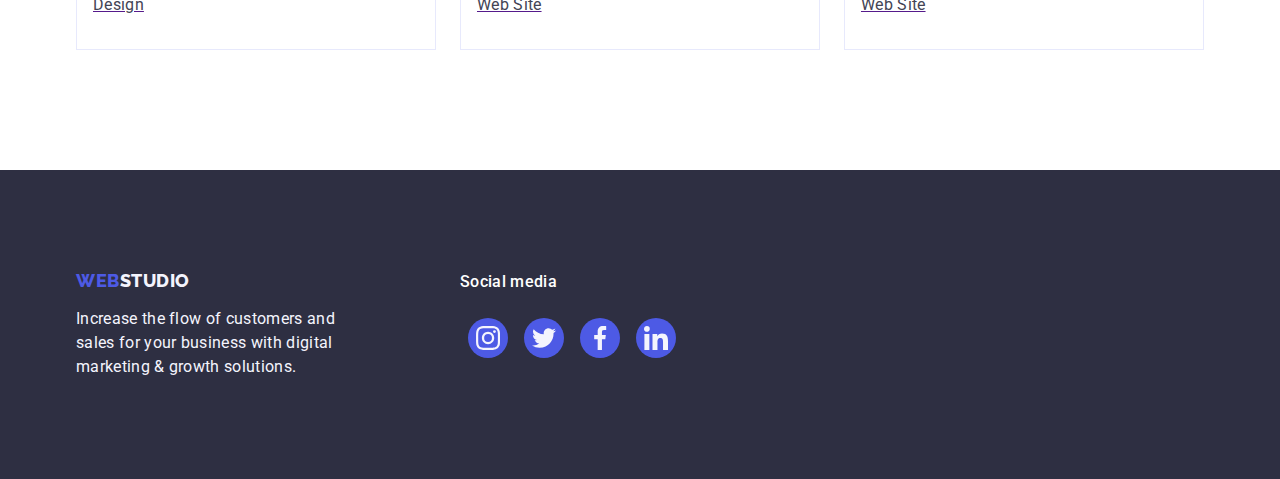
==== commit 2dc9ad7a: "Summary" ====
--- a/portfolio.html
+++ b/portfolio.html
@@ -62,7 +62,7 @@
         </ul>
         <ul class="card-items">
                 <li class="card-item">
-                        <a class="link" href="">
+                        <a class="card-link" href="">
                         <div class="card-item-container">
                         <img src="./images/page-2/img-1.jpg" alt="Banking  Interface" width="360" height="300">
                         <p class="overlay overlay-text">
@@ -77,7 +77,7 @@
                 </li>
             
                 <li class="card-item">
-                    <a class="link" href="">
+                    <a class="card-link" href="">
                     <div class="card-item-container">
                         <img src="./images/page-2/img-2.jpg" alt="Payment by phone" width="360" height="300">
                         <p class="overlay overlay-text">
@@ -93,7 +93,7 @@
                 </li>
 
                 <li class="card-item">
-                    <a class="link" href="">
+                    <a class="card-link" href="">
                     <div class="card-item-container">
                         <img src="./images/page-2/img-3.jpg" alt="Meditation App" width="360" height="300">
                         <p class="overlay overlay-text">
@@ -109,7 +109,7 @@
                 </li>
             
                 <li class="card-item">
-                    <a class="link" href="">
+                    <a class="card-link" href="">
                     <div class="card-item-container">
                         <img src="./images/page-2/img-4.jpg" alt="Taxi Service" width="360" height="300">
                         <p class="overlay overlay-text">
@@ -125,7 +125,7 @@
                 </li>
         
                 <li class="card-item">
-                    <a class="link" href="">
+                    <a class="card-link" href="">
                     <div class="card-item-container">
                         <img src="./images/page-2/img-5.jpg" alt="Illustrations for the theme of the telephone" width="360" height="300">
                         <p class="overlay overlay-text">
@@ -141,7 +141,7 @@
                 </li>
             
                 <li class="card-item">
-                    <a class="link" href="">
+                    <a class="card-link" href="">
                     <div class="card-item-container">
                         <img src="./images/page-2/img-6.jpg" alt="Online Courses" width="360" height="300">
                         <p class="overlay overlay-text">
@@ -157,7 +157,7 @@
                 </li>
             
                 <li class="card-item">
-                    <a class="link" href="">
+                    <a class="card-link" href="">
                     <div class="card-item-container">
                         <img src="./images/page-2/img-7.jpg" alt="Instagram Stories layouts" width="360" height="300">
                         <p class="overlay overlay-text">
@@ -173,7 +173,7 @@
                 </li>
     
                 <li class="card-item">
-                    <a class="link" href="">
+                    <a class="card-link" href="">
                     <div class="card-item-container">
                         <img src="./images/page-2/img-8.jpg" alt="Organic Food" width="360" height="300">
                         <p class="overlay overlay-text">
@@ -189,7 +189,7 @@
                 </li>
             
                 <li class="card-item">
-                    <a class="link" href="">
+                    <a class="card-link" href="">
                     <div class="card-item-container">
                         <img src="./images/page-2/img-9.jpg" alt="Fresh Coffee" width="360" height="300">
                         <p class="overlay overlay-text">
@@ -227,28 +227,28 @@
                     <li class="footer-icon-item">
                         <a class="footer-link" href="" aria-label="Instagram">
                             <svg class="footer-icon" width="24" height="24">
-                                <use href="./images/sprite.svg#instagram"></use>
+                                <use href="./images/icons.svg#instagram"></use>
                             </svg>
                         </a>
                     </li>
                     <li class="footer-icon-item">
                         <a class="footer-link" href="" aria-label="Twitter">
                             <svg class="footer-icon" width="24" height="24">
-                                <use href="./images/sprite.svg#twitter"></use>
+                                <use href="./images/icons.svg#twitter"></use>
                             </svg>
                         </a>
                     </li>
                     <li class="footer-icon-item">
                         <a class="footer-link" href="" aria-label="Facebook">
                             <svg class="footer-icon" width="24" height="24">
-                                <use href="./images/sprite.svg#facebook"></use>
+                                <use href="./images/icons.svg#facebook"></use>
                             </svg>
                         </a>
                     </li>
                     <li class="footer-icon-item">
                         <a class="footer-link" href="" aria-label="Linkedin">
                             <svg class="footer-icon" width="24" height="24">
-                                <use href="./images/sprite.svg#linkedin"></use>
+                                <use href="./images/icons.svg#linkedin"></use>
                             </svg>
                         </a>
                     </li>
--- a/css/styles.css
+++ b/css/styles.css
@@ -63,6 +63,7 @@
     position: absolute;
     bottom: 0;
     left: 0;
+    bottom: -1px;
 }
 
      /* Header styles */
@@ -73,6 +74,9 @@
     justify-content:flex-start;
     align-items: center;
     flex-shrink: 0;
+    box-shadow: 0px 2px 1px rgba(46, 47, 66, 0.08),
+        0px 1px 1px rgba(46, 47, 66, 0.16),
+        0px 1px 6px rgba(46, 47, 66, 0.08);
 }
 
 .header-container{
@@ -162,9 +166,10 @@
     margin: 0 auto;
     background-color: var(--bg-color);
     background-image: linear-gradient(rgba(46, 47, 66, 0.7),
-    rgba(46, 47, 66, 0.7)), url(/images/people-office\ 1.jpg);
+    rgba(46, 47, 66, 0.7)), url(/images/people-office1.jpg);
     background-repeat: no-repeat;
     background-size: cover;
+    background-position: center;
     flex-shrink: 0;
     padding: 188px 0;
 
@@ -201,7 +206,7 @@
     gap: 10px;
     margin-right: auto;
     margin-left: auto;
-    transition: background 250ms cubic-bezier(0.4, 0, 0.2, 1);
+    transition: background-color 250ms cubic-bezier(0.4, 0, 0.2, 1);
 }
 
 
@@ -265,6 +270,10 @@
     background: var(--secondary-white-color);
 }
 
+.benefits-container{
+    margin-bottom: 8px;
+}
+
 /* Work styles */
 .section-work{
     flex-shrink: 0;
@@ -338,7 +347,7 @@
 }
 
 .team-text-container{
-    padding: 32px 16px;
+    padding: 32px 0;
 
 }
     
@@ -363,14 +372,15 @@
     height: 40px;
     background-color: var(--bg-btn-color);
     border-radius: 50%;
-    transition: background 250ms cubic-bezier(0.4, 0, 0.2, 1);
+    transition: background-color 250ms cubic-bezier(0.4, 0, 0.2, 1);
 }
 
 .team-icon{
     fill: var(--secondary-white-color);
 }
 
-.team-link:hover{
+.team-link:hover,
+.team-link:focus{
     background-color: var(--secondary-accent-color);
 }
 
@@ -419,13 +429,13 @@
     font-weight: 500;
     line-height: 1.5;
     letter-spacing: 0.32px;
-    padding-bottom: 16px;
+    margin-bottom: 16px;
 }
 
 .footer-icon-list {
     display: flex;
     justify-content: center;
-    gap: 24px;
+    gap: 16px;
     padding: 8px;
 }
 
@@ -437,14 +447,15 @@
     height: 40px;
     background-color: var(--bg-btn-color);
     border-radius: 50%;
-    transition: background 250ms cubic-bezier(0.4, 0, 0.2, 1);
+    transition: background-color 250ms cubic-bezier(0.4, 0, 0.2, 1);
 }
 
 .footer-icon {
     fill: var(--secondary-white-color);
 }
 
-.footer-link:hover {
+.footer-link:hover,
+.footer-link:focus{
     background-color: var(--green);
 }
 
@@ -484,7 +495,7 @@
     transition: border 250ms cubic-bezier(0.4, 0, 0.2, 1),
     box-shadow 250ms cubic-bezier(0.4, 0, 0.2, 1),
     color 250ms cubic-bezier(0.4, 0, 0.2, 1),
-    background 250ms cubic-bezier(0.4, 0, 0.2, 1);
+    background-color 250ms cubic-bezier(0.4, 0, 0.2, 1);
 }
 
 .filtr-button:hover,
@@ -530,13 +541,31 @@
     list-style-type: none;
 }
 
+.card-link{
+    display: block;
+    transition: box-shadow 250ms cubic-bezier(0.4, 0, 0.2, 1);
+}
+
+.card-link:hover,
+.card-link:focus{
+    box-shadow: 0px 1px 6px rgba(46, 47, 66, 0.08),
+        0px 1px 1px rgba(46, 47, 66, 0.16),
+        0px 2px 1px rgba(46, 47, 66, 0.08);
+}
+
 .card-item{
     width: calc((100% - 48px) / 3);
-    transition: box-shadow 250ms cubic-bezier(0.4, 0, 0.2, 1);;
+    transition: box-shadow 250ms cubic-bezier(0.4, 0, 0.2, 1);
 }
 
 .card-item:hover{
     box-shadow: 0px 2px 2px 0px rgba(0, 0, 0, 0.12), 0px 2px 1px 0px rgba(0, 0, 0, 0.08), 0px 3px 1px 0px rgba(0, 0, 0, 0.10);
+}
+
+/* Customer styes */
+
+.customer-section{
+    padding: 120px 0;
 }
 
  .customer-title{
@@ -545,10 +574,10 @@
         font-family: Roboto;
         font-size: 36px;
         font-weight: 700;
-        line-height: 1.1;
+        line-height: 1.11;
         letter-spacing: 0.72px;
         text-transform: capitalize;
-        padding-bottom: 72px;
+        margin-bottom: 72px;
         padding-top: 120px;
 } 
 
@@ -565,18 +594,21 @@
     align-items: center;
     width: 168px;
     height: 88px;
-    border: 1px solid var(--lightslate, #8E8F99);
+    border: 1px solid #8E8F99;
     border-radius: 4px;
-    transition: border 250ms cubic-bezier(0.4, 0, 0.2, 1);
+    transition: border-color 250ms cubic-bezier(0.4, 0, 0.2, 1),color 250ms cubic-bezier(0.4, 0, 0.2, 1);
+    color: var(--lightslate);
 }
 
 .customer-icon {
-    fill:var(--lightslate, #8E8F99);
+    fill:currentColor;
     transition: fill 250ms cubic-bezier(0.4, 0, 0.2, 1);
 }
 
-.customer-link:hover{
+.customer-link:hover,
+.customer-link:focus{
     border-color: var(--secondary-accent-color);
+    color: var(--secondary-accent-color);
 }
 
 .customer-link:hover .customer-icon{
@@ -592,7 +624,7 @@
     width: 100%;
     height: 100%;
     background-color: rgba(46, 47, 66, 0.40);
-    transition: opacity 300ms ease-in-out, visibility 300ms ease-in-out;
+    transition: opacity 250ms cubic-bezier(0.4, 0, 0.2, 1), visibility 250ms cubic-bezier(0.4, 0, 0.2, 1);;
 }
 
 .backdrop.is-hidden{
@@ -612,17 +644,16 @@
     top: 50%;
     left: 50%;
 
-
-    transform: translateX(-50%) translateY(-50%);
+    transform: translateX(-50%) translateY(-50%)scale(1);
 
     width: 408px;
-    height: 584px;
+    min-height: 584px;
     flex-shrink: 0;
     border-radius: 4px;
     background:  #FCFCFC;
     box-shadow: 0px 2px 1px 0px rgba(0, 0, 0, 0.20), 0px 1px 3px 0px rgba(0, 0, 0, 0.12), 0px 1px 1px 0px rgba(0, 0, 0, 0.14);
 
-    transition: opacity 300ms ease-in 300ms, transform 300ms ease-in 300ms;
+    transition: transform 250ms cubic-bezier(0.4, 0, 0.2, 1);
 }
 
 .modal-btn{
@@ -641,6 +672,22 @@
     border-radius: 50%;
     border: none;
     background-color: #E7E9FC;
+    border: 1px solid rgba(0, 0, 0, 0.1);
+    transition: background-color 250ms cubic-bezier(0.4, 0, 0.2, 1), border 250ms cubic-bezier(0.4, 0, 0.2, 1);
+}
+
+.modal-btn:hover,
+.modal-btn:focus{
+    background-color: var(var(--secondary-accent-color));
+}
+
+.modal-icon{
+    transition: fill 250ms cubic-bezier(0.4, 0, 0.2, 1)
+}
+
+.modal-icon:hover,
+.modal-icon:focus{
+    fill:#ffffff;
 }
 
 /* Overlay text */
@@ -649,9 +696,7 @@
     line-height: 1.5;
     letter-spacing: 0.32px;
     color: var(--secondary-white-color);
-    padding-left: 32px;
-    padding-right: 32px;
-    padding-top: 40px;
+    padding:40px 32px;
 
 }
 
@@ -674,7 +719,8 @@
     overflow: hidden;
 }
 
-.card-item:hover .overlay{
+.card-item:hover .overlay,
+.card-item:focus .overlay{
     transform: translateY(0);
 }
 
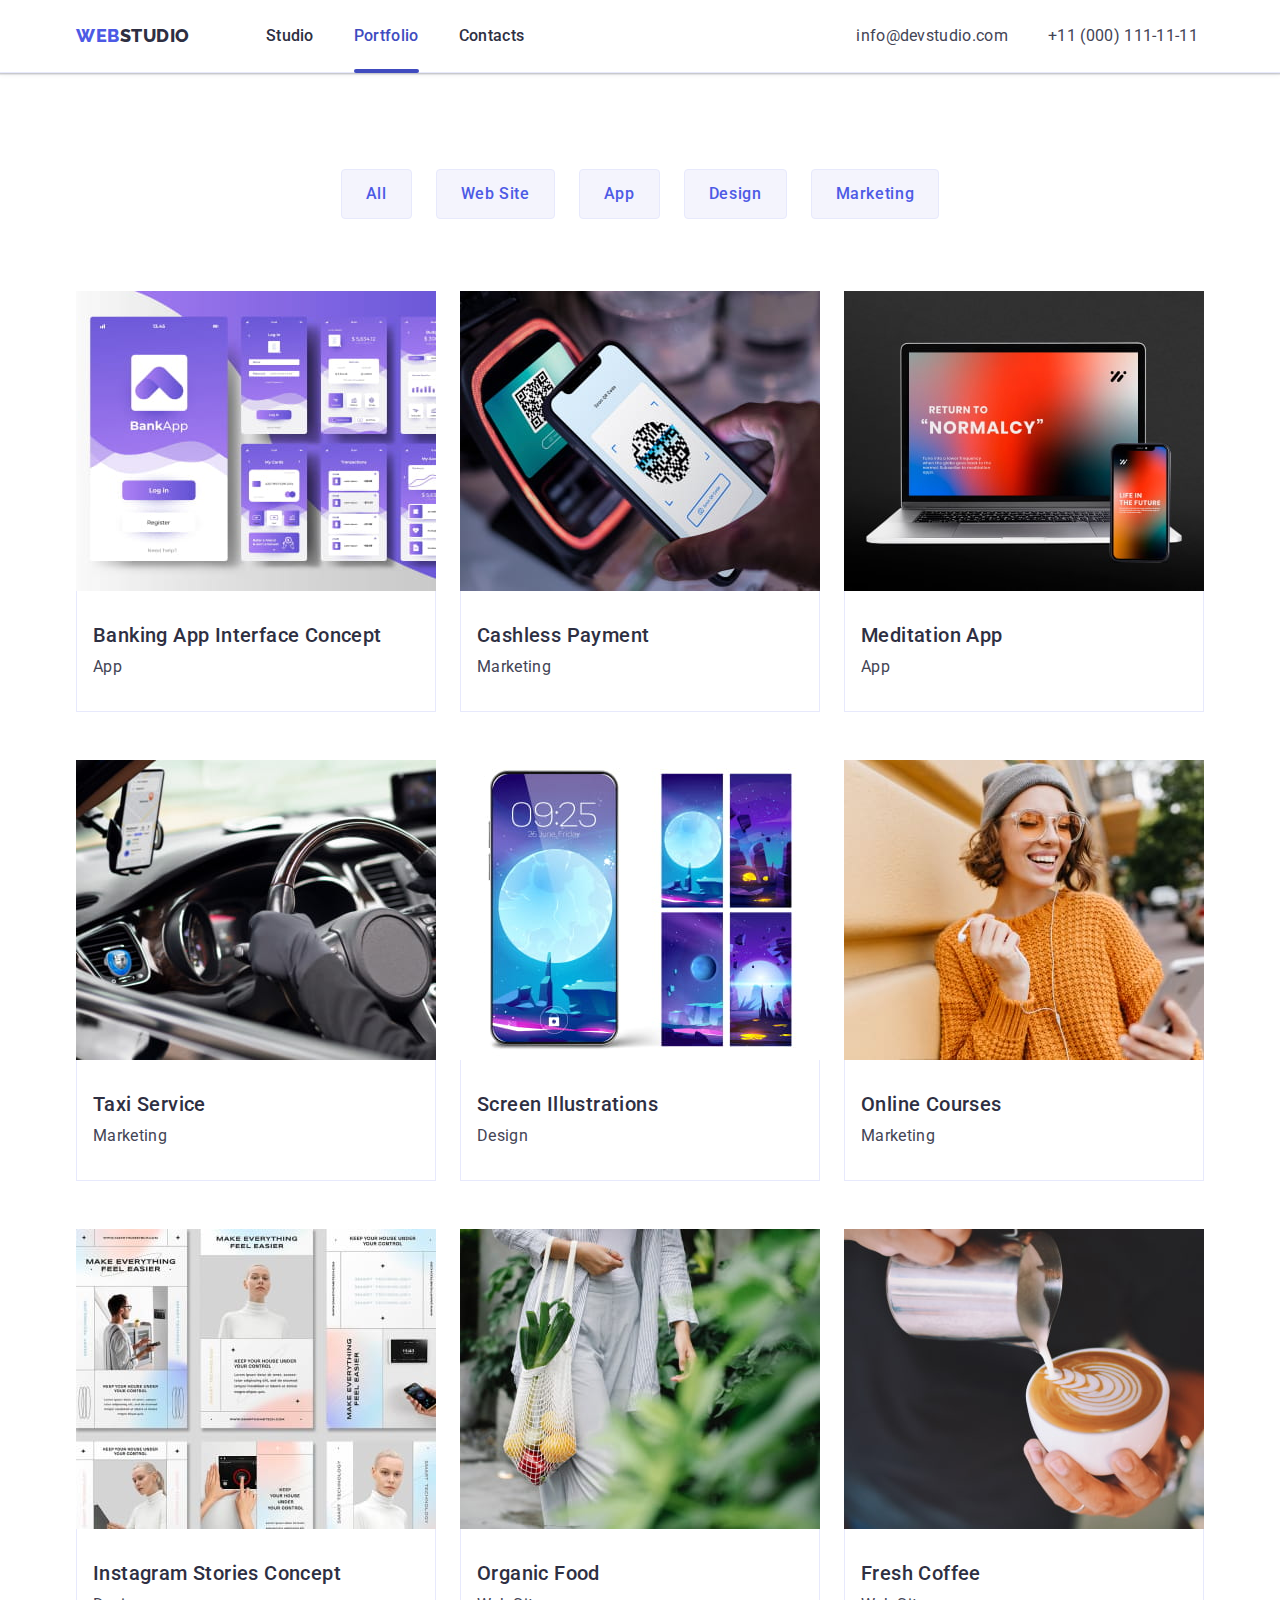
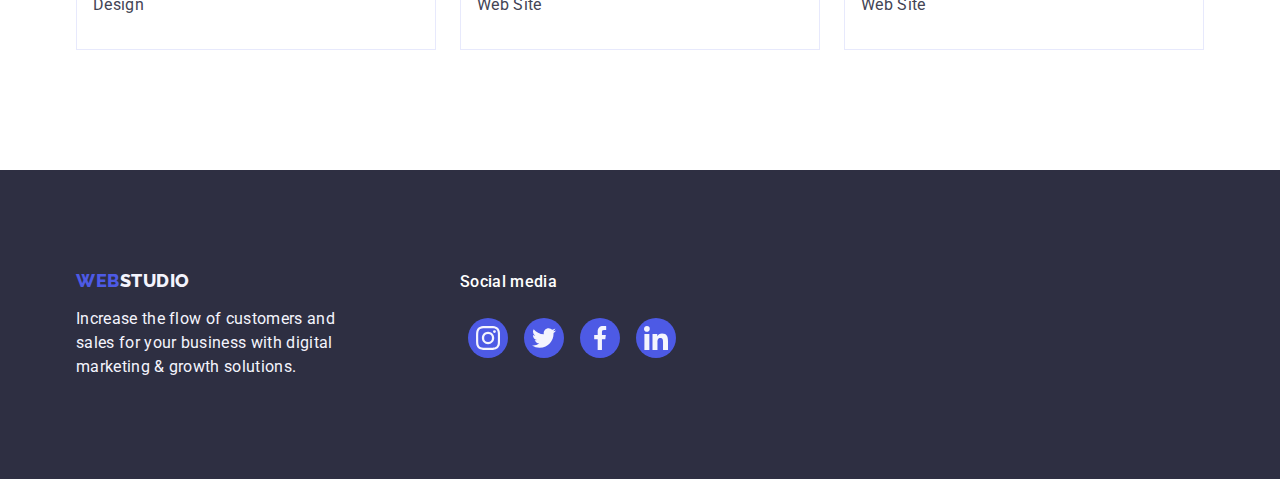
==== commit db46b559: "Summary" ====
--- a/portfolio.html
+++ b/portfolio.html
@@ -62,148 +62,147 @@
         </ul>
         <ul class="card-items">
                 <li class="card-item">
-                        <a class="card-link" href="">
+                        <a class="card-link link" href="">
+                            <div class="card-item-container">
+                                <img src="./images/page-2/img-1.jpg" alt="Banking  Interface" width="360" height="300">
+                                <p class="overlay overlay-text">
+                                    14 Stylish and User-Friendly App Design Concepts · Task Manager App · Calorie Tracker App · Exotic Fruit Ecommerce App ·
+                                    Cloud Storage App
+                                </p>
+                            </div>
+                            <div class="text-border">
+                                <h2 class="filtr-title">Banking App Interface Concept</h2>
+                                <p class="filtr-text">App</p>
+                            </div>
+                        </a>
+                </li>
+                <li class="card-item">
+                    <a class="card-link link" href="">
+                    <div class="card-item-container">
+                        <img src="./images/page-2/img-2.jpg" alt="Payment by phone" width="360" height="300">
+                        <p class="overlay overlay-text">
+                            14 Stylish and User-Friendly App Design Concepts · Task Manager App · Calorie Tracker App · Exotic Fruit Ecommerce App ·
+                            Cloud Storage App
+                        </p>
+                    </div>
+                    <div class="text-border">
+                    <h2 class="filtr-title">Cashless Payment</h2>
+                    <p class="filtr-text">Marketing</p>
+                    </div>
+                    </a>
+                </li>
+
+                <li class="card-item">
+                    <a class="card-link link" href="">
+                    <div class="card-item-container">
+                        <img src="./images/page-2/img-3.jpg" alt="Meditation App" width="360" height="300">
+                        <p class="overlay overlay-text">
+                            14 Stylish and User-Friendly App Design Concepts · Task Manager App · Calorie Tracker App · Exotic Fruit Ecommerce App ·
+                            Cloud Storage App
+                        </p>
+                    </div>
+                    <div class="text-border">
+                    <h2 class="filtr-title">Meditation App</h2>
+                    <p class="filtr-text">App</p>
+                    </div>
+                    </a>
+                </li>
+            
+                <li class="card-item">
+                    <a class="card-link link" href="">
+                    <div class="card-item-container">
+                        <img src="./images/page-2/img-4.jpg" alt="Taxi Service" width="360" height="300">
+                        <p class="overlay overlay-text">
+                            14 Stylish and User-Friendly App Design Concepts · Task Manager App · Calorie Tracker App · Exotic Fruit Ecommerce App ·
+                            Cloud Storage App
+                        </p>
+                    </div>
+                    <div class="text-border">
+                    <h2 class="filtr-title">Taxi Service</h2>
+                    <p class="filtr-text">Marketing</p>
+                    </div>
+                    </a>
+                </li>
+        
+                <li class="card-item">
+                    <a class="card-link link" href="">
+                    <div class="card-item-container">
+                        <img src="./images/page-2/img-5.jpg" alt="Illustrations for the theme of the telephone" width="360" height="300">
+                        <p class="overlay overlay-text">
+                            14 Stylish and User-Friendly App Design Concepts · Task Manager App · Calorie Tracker App · Exotic Fruit Ecommerce App ·
+                            Cloud Storage App
+                        </p>
+                    </div>
+                    <div class="text-border">
+                    <h2 class="filtr-title">Screen Illustrations</h2>  
+                    <p class="filtr-text">Design</p>
+                    </div>    
+                    </a>
+                </li>
+            
+                <li class="card-item">
+                    <a class="card-link link" href="">
+                    <div class="card-item-container">
+                        <img src="./images/page-2/img-6.jpg" alt="Online Courses" width="360" height="300">
+                        <p class="overlay overlay-text">
+                            14 Stylish and User-Friendly App Design Concepts · Task Manager App · Calorie Tracker App · Exotic Fruit Ecommerce App ·
+                            Cloud Storage App
+                        </p>
+                    </div>
+                    <div class="text-border">
+                    <h2 class="filtr-title">Online Courses</h2>
+                    <p class="filtr-text">Marketing</p>
+                    </div>    
+                    </a>
+                </li>
+            
+                <li class="card-item">
+                    <a class="card-link link" href="">
+                    <div class="card-item-container">
+                        <img src="./images/page-2/img-7.jpg" alt="Instagram Stories layouts" width="360" height="300">
+                        <p class="overlay overlay-text">
+                            14 Stylish and User-Friendly App Design Concepts · Task Manager App · Calorie Tracker App · Exotic Fruit Ecommerce App ·
+                            Cloud Storage App
+                        </p>
+                    </div>
+                    <div class="text-border">
+                    <h2 class="filtr-title">Instagram Stories Concept</h2>
+                    <p class="filtr-text">Design</p>
+                    </div>    
+                    </a>
+                </li>
+    
+                <li class="card-item">
+                    <a class="card-link link" href="">
+                    <div class="card-item-container">
+                        <img src="./images/page-2/img-8.jpg" alt="Organic Food" width="360" height="300">
+                        <p class="overlay overlay-text">
+                            14 Stylish and User-Friendly App Design Concepts · Task Manager App · Calorie Tracker App · Exotic Fruit Ecommerce App ·
+                            Cloud Storage App
+                        </p>
+                    </div>
+                    <div class="text-border">
+                    <h2 class="filtr-title">Organic Food</h2>
+                    <p class="filtr-text">Web Site</p>
+                    </div>    
+                    </a>
+                </li>
+            
+                <li class="card-item">
+                    <a class="card-link link" href="">
                         <div class="card-item-container">
-                        <img src="./images/page-2/img-1.jpg" alt="Banking  Interface" width="360" height="300">
-                        <p class="overlay overlay-text">
-                            14 Stylish and User-Friendly App Design Concepts · Task Manager App · Calorie Tracker App · Exotic Fruit Ecommerce App ·
-                            Cloud Storage App
-                        </p>
+                            <img src="./images/page-2/img-9.jpg" alt="Fresh Coffee" width="360" height="300">
+                            <p class="overlay overlay-text">
+                                14 Stylish and User-Friendly App Design Concepts · Task Manager App · Calorie Tracker App · Exotic Fruit Ecommerce App ·
+                                Cloud Storage App
+                            </p>
                         </div>
                         <div class="text-border">
-                    <h2 class="filtr-title">Banking App Interface Concept</h2>
-                    <p class="filtr-text">App</p>
-                    </a>
-                </li>
-            
-                <li class="card-item">
-                    <a class="card-link" href="">
-                    <div class="card-item-container">
-                        <img src="./images/page-2/img-2.jpg" alt="Payment by phone" width="360" height="300">
-                        <p class="overlay overlay-text">
-                            14 Stylish and User-Friendly App Design Concepts · Task Manager App · Calorie Tracker App · Exotic Fruit Ecommerce App ·
-                            Cloud Storage App
-                        </p>
-                    </div>
-                    <div class="text-border">
-                    <h2 class="filtr-title">Cashless Payment</h2>
-                    <p class="filtr-text">Marketing</p>
-                    </div>
-                    </a>
-                </li>
-
-                <li class="card-item">
-                    <a class="card-link" href="">
-                    <div class="card-item-container">
-                        <img src="./images/page-2/img-3.jpg" alt="Meditation App" width="360" height="300">
-                        <p class="overlay overlay-text">
-                            14 Stylish and User-Friendly App Design Concepts · Task Manager App · Calorie Tracker App · Exotic Fruit Ecommerce App ·
-                            Cloud Storage App
-                        </p>
-                    </div>
-                    <div class="text-border">
-                    <h2 class="filtr-title">Meditation App</h2>
-                    <p class="filtr-text">App</p>
-                    </div>
-                    </a>
-                </li>
-            
-                <li class="card-item">
-                    <a class="card-link" href="">
-                    <div class="card-item-container">
-                        <img src="./images/page-2/img-4.jpg" alt="Taxi Service" width="360" height="300">
-                        <p class="overlay overlay-text">
-                            14 Stylish and User-Friendly App Design Concepts · Task Manager App · Calorie Tracker App · Exotic Fruit Ecommerce App ·
-                            Cloud Storage App
-                        </p>
-                    </div>
-                    <div class="text-border">
-                    <h2 class="filtr-title">Taxi Service</h2>
-                    <p class="filtr-text">Marketing</p>
-                    </div>
-                    </a>
-                </li>
-        
-                <li class="card-item">
-                    <a class="card-link" href="">
-                    <div class="card-item-container">
-                        <img src="./images/page-2/img-5.jpg" alt="Illustrations for the theme of the telephone" width="360" height="300">
-                        <p class="overlay overlay-text">
-                            14 Stylish and User-Friendly App Design Concepts · Task Manager App · Calorie Tracker App · Exotic Fruit Ecommerce App ·
-                            Cloud Storage App
-                        </p>
-                    </div>
-                    <div class="text-border">
-                    <h2 class="filtr-title">Screen Illustrations</h2>  
-                    <p class="filtr-text">Design</p>
-                    </div>    
-                    </a>
-                </li>
-            
-                <li class="card-item">
-                    <a class="card-link" href="">
-                    <div class="card-item-container">
-                        <img src="./images/page-2/img-6.jpg" alt="Online Courses" width="360" height="300">
-                        <p class="overlay overlay-text">
-                            14 Stylish and User-Friendly App Design Concepts · Task Manager App · Calorie Tracker App · Exotic Fruit Ecommerce App ·
-                            Cloud Storage App
-                        </p>
-                    </div>
-                    <div class="text-border">
-                    <h2 class="filtr-title">Online Courses</h2>
-                    <p class="filtr-text">Marketing</p>
-                    </div>    
-                    </a>
-                </li>
-            
-                <li class="card-item">
-                    <a class="card-link" href="">
-                    <div class="card-item-container">
-                        <img src="./images/page-2/img-7.jpg" alt="Instagram Stories layouts" width="360" height="300">
-                        <p class="overlay overlay-text">
-                            14 Stylish and User-Friendly App Design Concepts · Task Manager App · Calorie Tracker App · Exotic Fruit Ecommerce App ·
-                            Cloud Storage App
-                        </p>
-                    </div>
-                    <div class="text-border">
-                    <h2 class="filtr-title">Instagram Stories Concept</h2>
-                    <p class="filtr-text">Design</p>
-                    </div>    
-                    </a>
-                </li>
-    
-                <li class="card-item">
-                    <a class="card-link" href="">
-                    <div class="card-item-container">
-                        <img src="./images/page-2/img-8.jpg" alt="Organic Food" width="360" height="300">
-                        <p class="overlay overlay-text">
-                            14 Stylish and User-Friendly App Design Concepts · Task Manager App · Calorie Tracker App · Exotic Fruit Ecommerce App ·
-                            Cloud Storage App
-                        </p>
-                    </div>
-                    <div class="text-border">
-                    <h2 class="filtr-title">Organic Food</h2>
-                    <p class="filtr-text">Web Site</p>
-                    </div>    
-                    </a>
-                </li>
-            
-                <li class="card-item">
-                    <a class="card-link" href="">
-                    <div class="card-item-container">
-                        <img src="./images/page-2/img-9.jpg" alt="Fresh Coffee" width="360" height="300">
-                        <p class="overlay overlay-text">
-                            14 Stylish and User-Friendly App Design Concepts · Task Manager App · Calorie Tracker App · Exotic Fruit Ecommerce App ·
-                            Cloud Storage App
-                        </p>
-                    </div>
-                    <div class="text-border">
-                    <h2 class="filtr-title">Fresh Coffee</h2>  
-                    <p class="filtr-text">Web Site</p>
-                    </div>    
-                    </a>
-                </li>
-            </div>
+                            <h2 class="filtr-title">Fresh Coffee</h2>  
+                            <p class="filtr-text">Web Site</p>
+                        </div>    
+                    </a>
+                </li>
 
         </ul>
     </div>
--- a/css/styles.css
+++ b/css/styles.css
@@ -166,7 +166,7 @@
     margin: 0 auto;
     background-color: var(--bg-color);
     background-image: linear-gradient(rgba(46, 47, 66, 0.7),
-    rgba(46, 47, 66, 0.7)), url(/images/people-office1.jpg);
+    rgba(46, 47, 66, 0.7)), url(../images/people-office1.jpg);
     background-repeat: no-repeat;
     background-size: cover;
     background-position: center;
@@ -233,7 +233,6 @@
 
 .section-benefits{
     padding: 120px 0;
-    margin: 0 156px;
 }
 .benefits-title {
     font-weight: 500;
@@ -241,7 +240,6 @@
     line-height: 1.2;
     letter-spacing: 0.02em;
     color:var(--title-color);
-    margin-bottom: 8px;
 }
 
 .benefits-item{
@@ -268,6 +266,7 @@
     height: 112px;
     border-radius: 4px;
     background: var(--secondary-white-color);
+    margin-bottom: 8px;
 }
 
 .benefits-container{
@@ -277,8 +276,6 @@
 /* Work styles */
 .section-work{
     flex-shrink: 0;
-    margin-right: 156px;
-    margin-left: 156px;
     padding-bottom: 120px;
 }
 
@@ -355,13 +352,14 @@
     line-height: 1.5;
     text-align: center;
     letter-spacing: 0.02em;
-    color:var(--brand-color);}
+    color:var(--brand-color);
+    margin-bottom: 8px;
+}
 
 .team-icon-list{
     display: flex;
     justify-content: center;
     gap: 24px;
-    padding: 8px;
 }
 
 .team-link{
@@ -492,10 +490,10 @@
     align-items: flex-start;
     border-radius: 4px;
     border: 1px solid var(--filtr-btn-color);
-    transition: border 250ms cubic-bezier(0.4, 0, 0.2, 1),
-    box-shadow 250ms cubic-bezier(0.4, 0, 0.2, 1),
-    color 250ms cubic-bezier(0.4, 0, 0.2, 1),
-    background-color 250ms cubic-bezier(0.4, 0, 0.2, 1);
+    transition: color 250ms cubic-bezier(0.4, 0, 0.2, 1),
+        background-color 250ms cubic-bezier(0.4, 0, 0.2, 1),
+        border-color 250ms cubic-bezier(0.4, 0, 0.2, 1),
+        box-shadow 250ms cubic-bezier(0.4, 0, 0.2, 1);;
 }
 
 .filtr-button:hover,
@@ -578,14 +576,12 @@
         letter-spacing: 0.72px;
         text-transform: capitalize;
         margin-bottom: 72px;
-        padding-top: 120px;
 } 
 
 .customer-list {
     display: flex;
     justify-content: center;
-    gap: 24px;
-     padding-bottom: 120px; 
+    gap: 24px; 
 }
 
 .customer-link {
@@ -678,15 +674,16 @@
 
 .modal-btn:hover,
 .modal-btn:focus{
-    background-color: var(var(--secondary-accent-color));
+    background-color: var(--secondary-accent-color);
+    border: none;
 }
 
 .modal-icon{
     transition: fill 250ms cubic-bezier(0.4, 0, 0.2, 1)
 }
 
-.modal-icon:hover,
-.modal-icon:focus{
+.modal-btn:hover .modal-icon,
+.modal-btn:focus .modal-icon{
     fill:#ffffff;
 }
 
@@ -719,38 +716,40 @@
     overflow: hidden;
 }
 
-.card-item:hover .overlay,
-.card-item:focus .overlay{
-    transform: translateY(0);
-}
-
-
-
-
-
-
-
-
-
-
-
-
-
-
-
-
-
-
-
-
-
-
-
-
-
-
-
-
-
-
-
+.card-link:hover .overlay,
+.card-link:focus .overlay{
+    transform: translateY(0%);
+}
+
+
+
+
+
+
+
+
+
+
+
+
+
+
+
+
+
+
+
+
+
+
+
+
+
+
+
+
+
+
+
+
+
